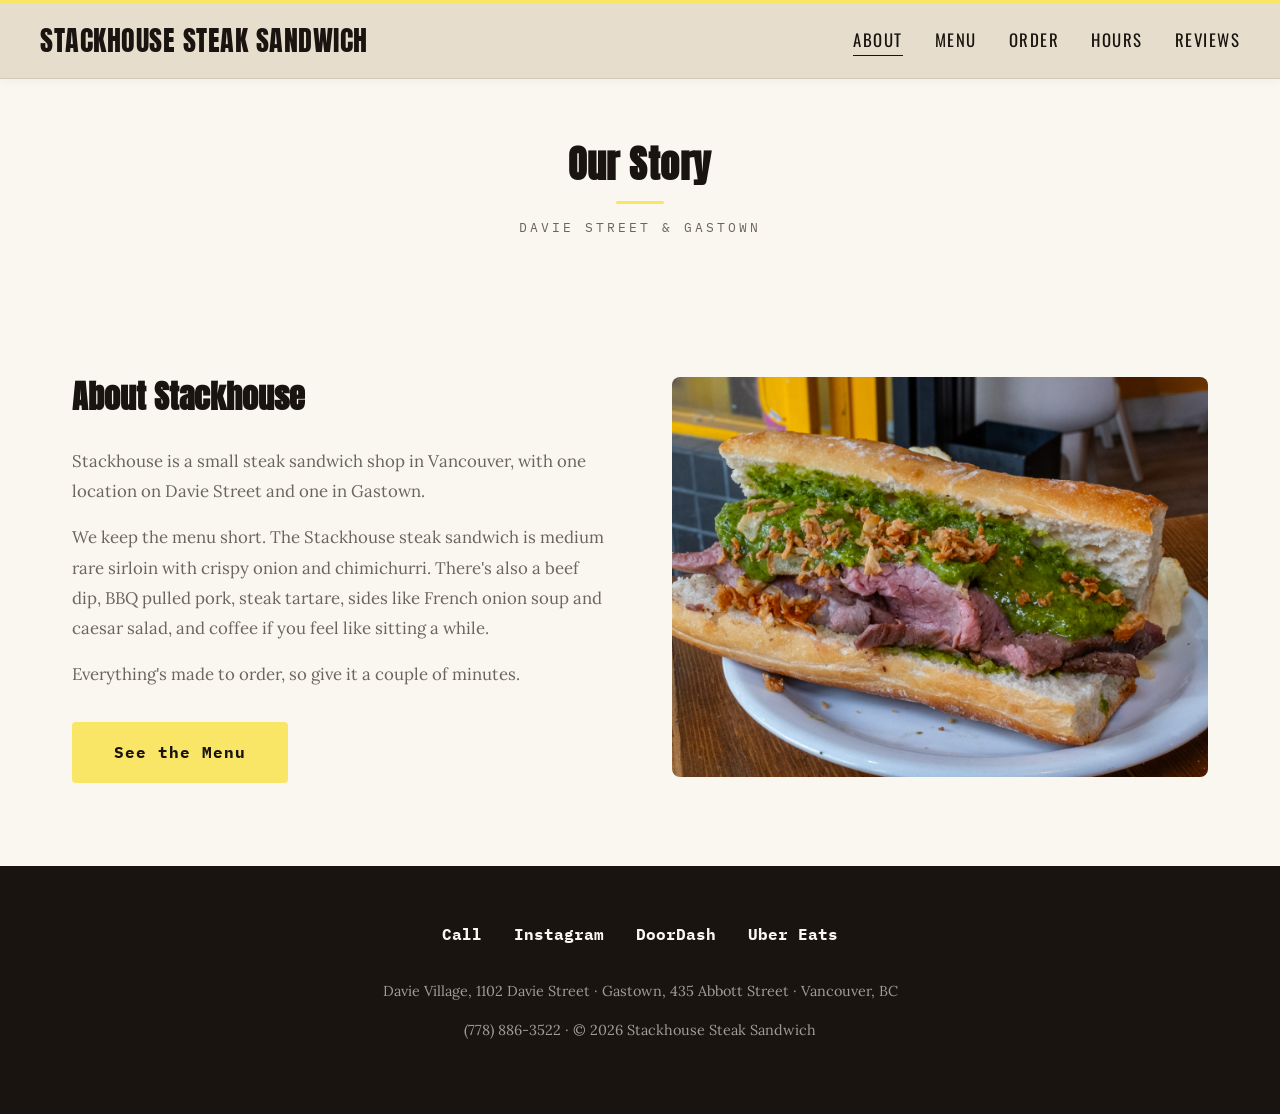
==== about.html @ 2d5b1a75 "antonju" ====
<!DOCTYPE html>
<html lang="en">
<head>
    <meta charset="UTF-8">
    <meta name="viewport" content="width=device-width, initial-scale=1.0">
    <title>About | Stackhouse Steak Sandwich</title>
    <meta name="description" content="The story behind Stackhouse Steak Sandwich on Davie Street, Vancouver.">
    <link href="https://fonts.googleapis.com/css2?family=Anton&family=Oswald:wght@300;400;500&family=Playfair+Display:wght@700;900&family=IBM+Plex+Mono:wght@400;600&family=Lora:wght@400;500;600&display=swap" rel="stylesheet">
    <link rel="icon" type="image/png" href="favicon.png">
    <link rel="apple-touch-icon" href="apple-touch-icon.png">
    <link rel="stylesheet" href="styles.css">
</head>
<body>
    <header>
        <nav>
            <a href="index.html" class="logo" style="text-decoration:none;color:inherit;">STACKHOUSE STEAK SANDWICH</a>
            <ul class="nav-links">
                <li><a href="about.html" class="active">About</a></li>
                <li><a href="menu.html">Menu</a></li>
                <li><a href="order.html">Order</a></li>
                <li><a href="hours.html">Hours</a></li>
                <li><a href="reviews.html">Reviews</a></li>
            </ul>
            <div class="hamburger" id="hamburger">
                <span></span>
                <span></span>
                <span></span>
            </div>
        </nav>
    </header>

    <div class="mobile-menu" id="mobileMenu">
        <a href="about.html">About</a>
        <a href="menu.html">Menu</a>
        <a href="order.html">Order</a>
        <a href="hours.html">Hours</a>
        <a href="reviews.html">Reviews</a>
    </div>

    <script>
        const hamburger = document.getElementById('hamburger');
        const mobileMenu = document.getElementById('mobileMenu');
        hamburger.addEventListener('click', function(e) {
            e.stopPropagation();
            hamburger.classList.toggle('active');
            mobileMenu.classList.toggle('active');
        });
        document.addEventListener('click', function(event) {
            if (!event.target.closest('header') && !event.target.closest('.mobile-menu')) {
                hamburger.classList.remove('active');
                mobileMenu.classList.remove('active');
            }
        });
    </script>

    <div class="page-header">
        <h1>Our Story</h1>
        <p>Davie Street & Gastown</p>
    </div>
    <section class="about page-body">
        <div class="about-text">
            <h2>About Stackhouse</h2>
            <p>Stackhouse is a small steak sandwich shop in Vancouver, with one location on Davie Street and one in Gastown.</p>
            <p>We keep the menu short. The Stackhouse steak sandwich is medium rare sirloin with crispy onion and chimichurri. There's also a beef dip, BBQ pulled pork, steak tartare, sides like French onion soup and caesar salad, and coffee if you feel like sitting a while.</p>
            <p>Everything's made to order, so give it a couple of minutes.</p>
            <a href="menu.html" class="cta-button" style="margin-top: 1rem;">See the Menu</a>
        </div>
        <div class="about-image" style="background: none; display: flex; align-items: center; justify-content: center; border-radius: 8px; overflow: hidden;">
            <img src="sandwich.jpg?v=1" alt="Stackhouse Steak Sandwich" style="width: 100%; height: 100%; object-fit: cover;">
        </div>
    </section>

    <footer>
        <div class="social-links">
            <a href="tel:+17788863522">Call</a>
            <a href="https://www.instagram.com/stackhouse_steaksandwich/" target="_blank">Instagram</a>
            <a href="https://www.doordash.com/store/stackhouse-steak-sandwich-vancouver-33182629/56385746/?event_type=autocomplete&pickup=false" target="_blank">DoorDash</a>
            <a href="https://www.ubereats.com/ca/store/stackhouse-steaksandwich/ecouAs_ZU3mbk9xz7SRgxw?diningMode=DELIVERY&surfaceName=" target="_blank">Uber Eats</a>
        </div>
        <div class="footer-text">
            Davie Village, 1102 Davie Street  &middot;  Gastown, 435 Abbott Street  &middot;  Vancouver, BC
        </div>
        <div class="footer-text">
            (778) 886-3522  &middot;  &copy; 2026 Stackhouse Steak Sandwich
        </div>
    </footer>
</body>
</html>
---- styles.css ----
* {
            margin: 0;
            padding: 0;
            box-sizing: border-box;
        }

        :root {
            --primary-dark: #1a1410;
            --primary-accent: #c4623d;
            --cream: #faf7f3;
            --brand: #fae666;
            --bg: #faf7f1;
            --beige: #e6ddcd;
            --gold: #d9a441;
            --warm-gray: #6b655c;
            --light-gray: #e6ddcd;
        }

        html {
            scroll-behavior: smooth;
        }

        body {
            font-family: 'Lora', serif;
            color: var(--primary-dark);
            background: var(--bg);
            line-height: 1.6;
            overflow-x: hidden;
        }

        /* Header & Navigation */
        header {
            background: var(--beige);
            color: var(--primary-dark);
            padding: 0.9rem 2rem;
            position: sticky;
            top: 0;
            z-index: 1000;
            border-top: 4px solid var(--brand);
            border-bottom: 1px solid rgba(26, 20, 16, 0.1);
            box-shadow: 0 1px 12px rgba(26, 20, 16, 0.05);
        }

        nav {
            max-width: 1200px;
            margin: 0 auto;
            display: flex;
            justify-content: space-between;
            align-items: center;
        }

        .logo {
            font-family: 'Anton', sans-serif;
            font-size: 1.75rem;
            font-weight: 400;
            letter-spacing: 0.5px;
            text-transform: uppercase;
        }

        .nav-links {
            display: flex;
            gap: 2rem;
            list-style: none;
        }

        .nav-links a {
            color: var(--primary-dark);
            text-decoration: none;
            font-family: 'Oswald', sans-serif;
            font-weight: 400;
            font-size: 1.05rem;
            letter-spacing: 1.5px;
            text-transform: uppercase;
            padding-bottom: 3px;
            border-bottom: 1px solid transparent;
            transition: color 0.3s ease, border-color 0.3s ease;
        }

        .nav-links a:hover {
            color: rgba(26, 20, 16, 0.55);
        }

        /* Hamburger Menu */
        .hamburger {
            display: none;
            flex-direction: column;
            cursor: pointer;
            gap: 6px;
        }

        .hamburger span {
            width: 25px;
            height: 3px;
            background: var(--primary-dark);
            border-radius: 2px;
            transition: opacity 0.2s ease;
        }

        .hamburger.active span:nth-child(1) {
            /* Keep lines visible */
        }

        .hamburger.active span:nth-child(2) {
            /* Keep lines visible */
        }

        .hamburger.active span:nth-child(3) {
            /* Keep lines visible */
        }

        /* Mobile Menu */
        .mobile-menu {
            display: none;
            position: fixed;
            top: 60px;
            left: 0;
            right: 0;
            background: var(--beige);
            flex-direction: column;
            padding: 2rem;
            gap: 1.5rem;
            z-index: 999;
            box-shadow: 0 8px 20px rgba(26, 20, 16, 0.12);
            border-bottom: 1px solid rgba(26, 20, 16, 0.1);
        }

        .mobile-menu.active {
            display: flex;
        }

        .mobile-menu a {
            color: var(--primary-dark);
            text-decoration: none;
            font-family: 'Oswald', sans-serif;
            font-weight: 400;
            font-size: 1.15rem;
            letter-spacing: 1.5px;
            text-transform: uppercase;
            padding: 0.5rem 0;
            border-bottom: 1px solid rgba(26, 20, 16, 0.08);
        }

        .mobile-menu a:last-child {
            border-bottom: none;
        }

        /* Hero Section */
        .hero {
            background: linear-gradient(135deg, var(--primary-dark) 0%, #2a1f16 100%);
            color: var(--cream);
            padding: 6rem 2rem;
            text-align: center;
            position: relative;
            overflow: hidden;
            min-height: 100vh;
            display: flex;
            align-items: center;
            justify-content: center;
        }

        .hero::before {
            content: '';
            position: absolute;
            top: -50%;
            right: -20%;
            width: 500px;
            height: 500px;
            background: radial-gradient(circle, var(--primary-accent) 0%, transparent 70%);
            opacity: 0.1;
            animation: float 15s ease-in-out infinite;
        }

        @keyframes float {
            0%, 100% { transform: translateY(0px); }
            50% { transform: translateY(-30px); }
        }

        @keyframes fadeInUp {
            from {
                opacity: 0;
                transform: translateY(30px);
            }
            to {
                opacity: 1;
                transform: translateY(0);
            }
        }

        @keyframes fadeInDown {
            from {
                opacity: 0;
                transform: translateY(-30px);
            }
            to {
                opacity: 1;
                transform: translateY(0);
            }
        }

        @keyframes fadeIn {
            from {
                opacity: 0;
            }
            to {
                opacity: 1;
            }
        }

        @keyframes bounce {
            0%, 100% { transform: translateY(0); }
            50% { transform: translateY(-10px); }
        }

        .hero-content {
            position: relative;
            z-index: 1;
            max-width: 800px;
            margin: 0 auto;
            animation: fadeInUp 1s ease 0.2s both;
        }

        @keyframes fadeInUp {
            from {
                opacity: 0;
                transform: translateY(30px);
            }
            to {
                opacity: 1;
                transform: translateY(0);
            }
        }

        h1 {
            font-family: 'Anton', sans-serif;
            font-size: 3.5rem;
            font-weight: 900;
            margin-bottom: 1rem;
            letter-spacing: 0.5px;
            line-height: 1.1;
            color: var(--cream);
        }

        .tagline {
            font-family: 'IBM Plex Mono', monospace;
            font-size: 1rem;
            letter-spacing: 2px;
            color: var(--primary-accent);
            text-transform: uppercase;
            margin-bottom: 1rem;
        }

        .hero-description {
            font-size: 1.2rem;
            margin-bottom: 2rem;
            color: rgba(250, 247, 243, 0.9);
            max-width: 600px;
            margin-left: auto;
            margin-right: auto;
        }

        .cta-button {
            display: inline-block;
            background: var(--brand);
            color: var(--primary-dark);
            padding: 1rem 2.5rem;
            text-decoration: none;
            font-family: 'IBM Plex Mono', monospace;
            font-weight: 700;
            letter-spacing: 1px;
            transition: all 0.3s ease;
            border: 2px solid var(--brand);
            cursor: pointer;
            border-radius: 4px;
        }

        .cta-button:hover {
            background: #f3d93e;
            border-color: #f3d93e;
            transform: translateY(-2px);
            box-shadow: 0 8px 22px rgba(26, 20, 16, 0.15);
        }

        /* About Section */
        .about {
            max-width: 1200px;
            margin: 5rem auto;
            padding: 0 2rem;
            display: grid;
            grid-template-columns: 1fr 1fr;
            gap: 4rem;
            align-items: center;
        }

        .about-text h2 {
            font-family: 'Anton', sans-serif;
            font-size: 2rem;
            margin-bottom: 1.5rem;
            color: var(--primary-dark);
        }

        .about-text p {
            margin-bottom: 1rem;
            font-size: 1.05rem;
            color: var(--warm-gray);
            line-height: 1.8;
        }

        .about-image {
            width: 100%;
            height: 400px;
            background: linear-gradient(135deg, var(--primary-accent) 0%, #d97d5e 100%);
            border-radius: 4px;
            display: flex;
            align-items: center;
            justify-content: center;
            font-size: 4rem;
            color: rgba(255, 255, 255, 0.3);
            position: relative;
            overflow: hidden;
        }

        .about-image::before {
            content: '';
            font-size: 5rem;
            animation: pulse 3s ease-in-out infinite;
        }

        @keyframes pulse {
            0%, 100% { transform: scale(1); }
            50% { transform: scale(1.1); }
        }

        /* Menu Section */
        .menu {
            background: var(--light-gray);
            padding: 4rem 2rem;
            margin: 0;
        }

        .menu-header {
            max-width: 1200px;
            margin: 0 auto 2rem;
            text-align: center;
        }

        .menu-header h2 {
            font-family: 'Anton', sans-serif;
            font-size: 2rem;
            margin-bottom: 1rem;
            color: var(--primary-dark);
        }

        .menu-grid {
            max-width: 1200px;
            margin: 0 auto;
            display: grid;
            grid-template-columns: repeat(auto-fit, minmax(300px, 1fr));
            gap: 1.2rem;
        }

        .menu-category {
            background: white;
            padding: 2rem 1.75rem;
            border-top: 3px solid var(--brand);
            border-radius: 10px;
            box-shadow: 0 10px 30px rgba(26, 20, 16, 0.06);
            transition: transform 0.3s ease, box-shadow 0.3s ease;
        }

        .menu-category:hover {
            transform: translateY(-5px);
            box-shadow: 0 8px 25px rgba(0, 0, 0, 0.1);
        }

        .menu-category h3 {
            font-family: 'Anton', sans-serif;
            font-size: 1.25rem;
            color: var(--primary-dark);
            margin-bottom: 1rem;
            text-transform: uppercase;
            letter-spacing: 1px;
        }

        .menu-item {
            margin-bottom: 1rem;
        }

        .menu-item-name {
            font-weight: 600;
            color: var(--primary-dark);
            font-size: 1.05rem;
        }

        .menu-item-desc {
            font-size: 0.9rem;
            color: var(--warm-gray);
            font-style: italic;
            margin-top: 0.3rem;
        }

        .menu-item-price {
            font-family: 'IBM Plex Mono', monospace;
            font-weight: 700;
            color: var(--primary-dark);
            margin-top: 0.3rem;
            font-size: 0.95rem;
        }

        /* Info Section */
        .info {
            background: var(--light-gray);
            padding: 5rem 2rem;
            margin: 0;
        }

        .info-grid {
            max-width: 1200px;
            margin: 0 auto;
            display: grid;
            grid-template-columns: repeat(auto-fit, minmax(250px, 1fr));
            gap: 2rem;
        }

        .info h2 {
            font-family: 'Anton', sans-serif;
            font-size: 2rem;
            text-align: center;
            margin-bottom: 3.5rem;
            color: var(--primary-dark);
        }

        .info-card {
            background: white;
            padding: 2.5rem 2rem;
            border-radius: 12px;
            border: 1px solid rgba(26, 20, 16, 0.06);
            box-shadow: 0 10px 30px rgba(26, 20, 16, 0.06);
            text-align: center;
            transition: transform 0.3s ease, box-shadow 0.3s ease;
        }

        .info-card:hover {
            transform: translateY(-5px);
            box-shadow: 0 18px 40px rgba(26, 20, 16, 0.1);
        }

        .info-card h3 {
            font-family: 'Anton', sans-serif;
            font-size: 1.15rem;
            color: var(--primary-dark);
            margin-bottom: 1.25rem;
        }

        .info-card p {
            color: var(--warm-gray);
            line-height: 1.8;
        }

        .hours-list {
            text-align: left;
            font-family: 'IBM Plex Mono', monospace;
            font-size: 0.9rem;
            margin-top: 1rem;
        }

        .hours-list div {
            display: flex;
            justify-content: space-between;
            margin-bottom: 0.5rem;
        }

        .day {
            color: var(--primary-dark);
            font-weight: 600;
        }

        .time {
            color: var(--warm-gray);
        }

        /* Reviews Section */
        .reviews {
            background: var(--light-gray);
            color: var(--primary-dark);
            padding: 5rem 2rem;
            margin-top: 0;
        }

        .reviews h2 {
            font-family: 'Anton', sans-serif;
            font-size: 2rem;
            text-align: center;
            margin-bottom: 3rem;
            color: var(--primary-dark);
        }

        .reviews-grid {
            max-width: 1200px;
            margin: 0 auto;
            display: grid;
            grid-template-columns: repeat(auto-fit, minmax(280px, 1fr));
            gap: 2rem;
        }

        .review-card {
            background: white;
            padding: 2.25rem 2rem;
            border-left: 3px solid var(--brand);
            border-radius: 10px;
            box-shadow: 0 10px 30px rgba(26, 20, 16, 0.06);
            transition: transform 0.3s ease, box-shadow 0.3s ease;
        }

        .review-card:hover {
            transform: translateY(-4px);
            box-shadow: 0 18px 40px rgba(26, 20, 16, 0.1);
        }

        .review-stars {
            color: var(--gold);
            margin-bottom: 1rem;
            font-size: 1.1rem;
            letter-spacing: 2px;
        }

        .review-text {
            font-size: 0.95rem;
            line-height: 1.7;
            margin-bottom: 1rem;
        }

        .review-author {
            font-family: 'IBM Plex Mono', monospace;
            font-size: 0.85rem;
            color: var(--warm-gray);
        }

        /* Footer */
        footer {
            background: var(--primary-dark);
            color: var(--cream);
            padding: 3.5rem 2rem;
            text-align: center;
        }

        .social-links {
            display: flex;
            justify-content: center;
            gap: 2rem;
            margin-bottom: 2rem;
        }

        .social-links a {
            color: var(--cream);
            text-decoration: none;
            font-family: 'IBM Plex Mono', monospace;
            font-weight: 700;
            transition: color 0.3s ease;
        }

        .social-links a:hover {
            color: var(--brand);
        }

        .footer-text {
            font-size: 0.9rem;
            color: rgba(250, 247, 243, 0.6);
            margin-bottom: 1rem;
        }

        @media (max-width: 768px) {
            h1 {
                font-size: 2rem;
            }

            .logo {
                font-size: 1.3rem;
                max-width: 120px;
                line-height: 1.2;
            }

            .nav-links {
                display: none;
            }

            .hamburger {
                display: flex;
            }

            .hero {
                padding: 2rem 1rem;
                min-height: 100vh;
                display: flex;
                align-items: center;
                justify-content: center;
            }

            .hero-content {
                max-width: 100%;
                margin-bottom: 100px;
            }

            .tagline {
                font-size: 0.75rem;
                margin-bottom: 0.5rem;
            }

            h1 {
                font-size: 1.8rem;
                margin-bottom: 0.8rem;
                line-height: 1.2;
            }

            .hero-description {
                font-size: 0.95rem;
                margin-bottom: 1.5rem;
                line-height: 1.5;
            }

            .cta-button {
                padding: 0.8rem 1.5rem;
                font-size: 0.9rem;
            }

            .hero-scroll {
                position: fixed !important;
                bottom: 20px !important;
                left: 50% !important;
                transform: translateX(-50%) !important;
                z-index: 100 !important;
            }

            .hero-scroll p {
                font-size: 0.8rem !important;
            }

            .about {
                grid-template-columns: 1fr;
                gap: 2rem;
                padding: 2rem 1rem;
            }

            .about-text h2 {
                font-size: 1.8rem;
            }

            .about-image {
                height: 300px;
            }

            .menu {
                padding: 3rem 1rem;
            }

            .menu-header h2 {
                font-size: 1.8rem;
            }

            .menu-grid {
                grid-template-columns: 1fr;
                gap: 1rem;
                padding: 0 1rem;
            }

            .menu-category {
                padding: 1.5rem;
            }

            .menu-category h3 {
                font-size: 1.2rem;
            }

            .info {
                padding: 2rem 1rem;
            }

            .info h2 {
                font-size: 1.8rem;
            }

            .info-grid {
                grid-template-columns: 1fr;
                gap: 1rem;
            }

            .info-card {
                padding: 1.5rem;
            }

            .reviews {
                padding: 3rem 1rem;
            }

            .reviews h2 {
                font-size: 1.8rem;
            }

            .reviews-grid {
                grid-template-columns: 1fr;
                gap: 1rem;
            }

            .review-card {
                padding: 1.5rem;
            }

            .order {
                padding: 3rem 1rem !important;
            }

            header {
                padding: 0.85rem 1rem;
            }

            .logo {
                font-size: 1.2rem;
            }
        }

        @media (max-width: 480px) {
            h1 {
                font-size: 1.5rem;
            }

            .logo {
                font-size: 0.9rem;
                max-width: 100px;
                line-height: 1.1;
            }

            .tagline {
                font-size: 0.65rem;
            }

            .hero-description {
                font-size: 0.9rem;
            }

            .cta-button {
                padding: 0.7rem 1.2rem;
                font-size: 0.85rem;
                width: 100%;
            }

            .hero-scroll {
                bottom: 15px !important;
            }

            .hero-scroll p {
                font-size: 0.75rem !important;
            }

            .about {
                padding: 1.5rem 1rem;
            }

            .about-text h2 {
                font-size: 1.5rem;
            }

            .about-text p {
                font-size: 0.95rem;
            }

            .menu-category h3 {
                font-size: 1rem;
            }

            .menu-item-name {
                font-size: 1rem;
            }

            .menu-item-desc {
                font-size: 0.85rem;
            }

            .menu-item-price {
                font-size: 0.9rem;
            }

            .info h2 {
                font-size: 1.5rem;
            }

            .info-card h3 {
                font-size: 1rem;
            }

            .info-card p {
                font-size: 0.9rem;
            }

            .reviews h2 {
                font-size: 1.5rem;
            }

            .review-text {
                font-size: 0.9rem;
            }

            .review-author {
                font-size: 0.8rem;
            }
        }

        /* ===== Multi-page additions ===== */
        .nav-links a.active {
            color: var(--primary-dark);
            border-bottom-color: var(--primary-dark);
        }

        .page-header {
            background: var(--bg);
            color: var(--primary-dark);
            padding: 4rem 2rem 3rem;
            text-align: center;
        }

        .page-header h1 {
            font-family: 'Anton', sans-serif;
            font-size: 2.4rem;
            font-weight: 900;
            letter-spacing: 0.5px;
            color: var(--primary-dark);
            margin-bottom: 1rem;
        }

        .page-header p {
            font-family: 'IBM Plex Mono', monospace;
            font-size: 0.8rem;
            letter-spacing: 3px;
            text-transform: uppercase;
            color: var(--warm-gray);
            display: inline-block;
            position: relative;
            padding-top: 1.1rem;
        }

        .page-header p::before {
            content: '';
            position: absolute;
            top: 0;
            left: 50%;
            transform: translateX(-50%);
            width: 48px;
            height: 3px;
            background: var(--brand);
            border-radius: 2px;
        }

        .page-body {
            min-height: 50vh;
        }

        /* remove the big top/bottom margins meant for single-page flow */
        .about { margin: 4rem auto; }
        .info { margin: 4rem auto; }
        .menu { margin: 0 0 2rem; }
        .reviews { margin-top: 0; }

        @media (max-width: 768px) {
            .page-header h1 { font-size: 2rem; }
            .page-header { padding: 3rem 1rem 2rem; }
        }
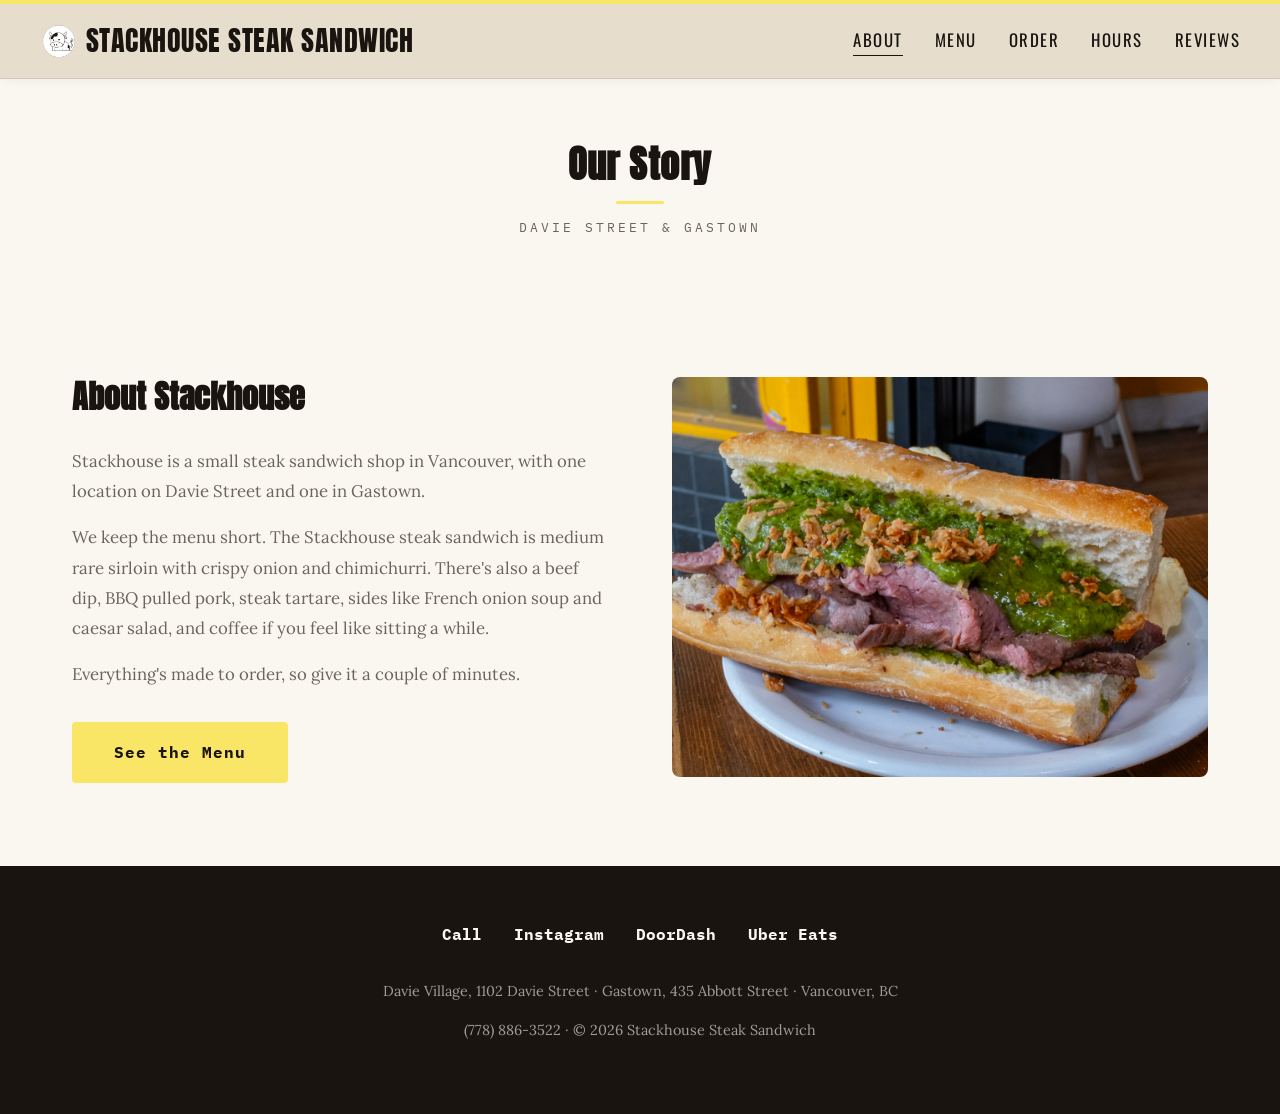
==== commit 072dd482: "cow" ====
--- a/about.html
+++ b/about.html
@@ -13,7 +13,7 @@
 <body>
     <header>
         <nav>
-            <a href="index.html" class="logo" style="text-decoration:none;color:inherit;">STACKHOUSE STEAK SANDWICH</a>
+            <a href="index.html" class="logo" style="text-decoration:none;color:inherit;display:flex;align-items:center;gap:0.6rem;"><img src="favicon.png" alt="Stackhouse" style="height:36px;width:36px;border-radius:50%;object-fit:cover;">STACKHOUSE STEAK SANDWICH</a>
             <ul class="nav-links">
                 <li><a href="about.html" class="active">About</a></li>
                 <li><a href="menu.html">Menu</a></li>
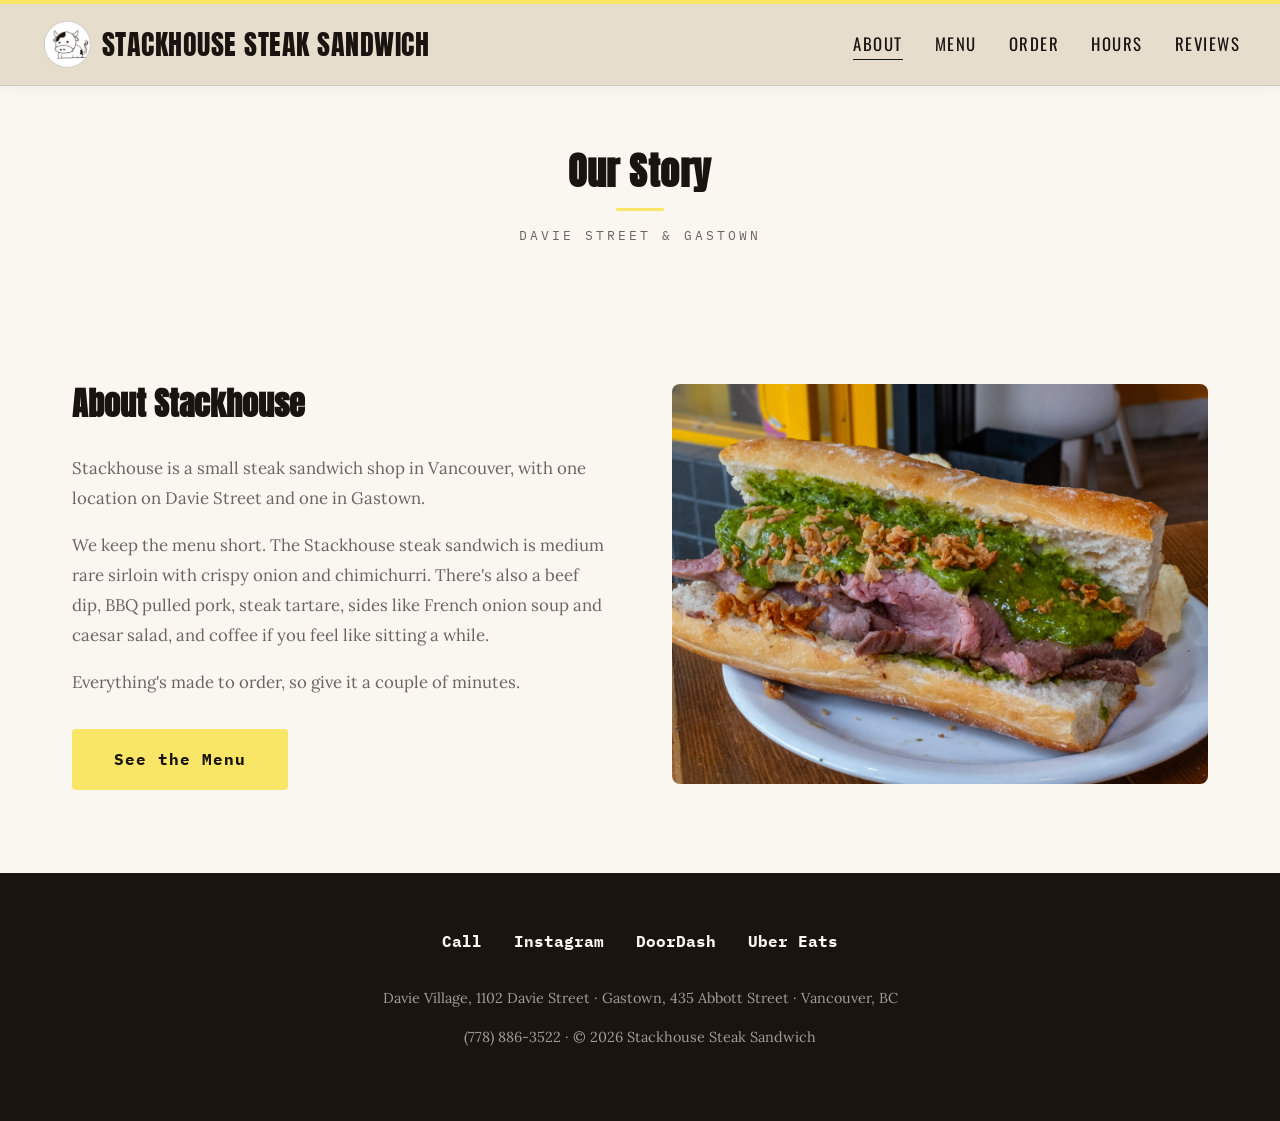
==== commit 32825458: "coo" ====
--- a/about.html
+++ b/about.html
@@ -13,7 +13,7 @@
 <body>
     <header>
         <nav>
-            <a href="index.html" class="logo" style="text-decoration:none;color:inherit;display:flex;align-items:center;gap:0.6rem;"><img src="favicon.png" alt="Stackhouse" style="height:36px;width:36px;border-radius:50%;object-fit:cover;">STACKHOUSE STEAK SANDWICH</a>
+            <a href="index.html" class="logo" style="text-decoration:none;color:inherit;display:flex;align-items:center;gap:0.6rem;"><img src="favicon.png" alt="Stackhouse" style="height:52px;width:52px;border-radius:50%;object-fit:cover;">STACKHOUSE STEAK SANDWICH</a>
             <ul class="nav-links">
                 <li><a href="about.html" class="active">About</a></li>
                 <li><a href="menu.html">Menu</a></li>
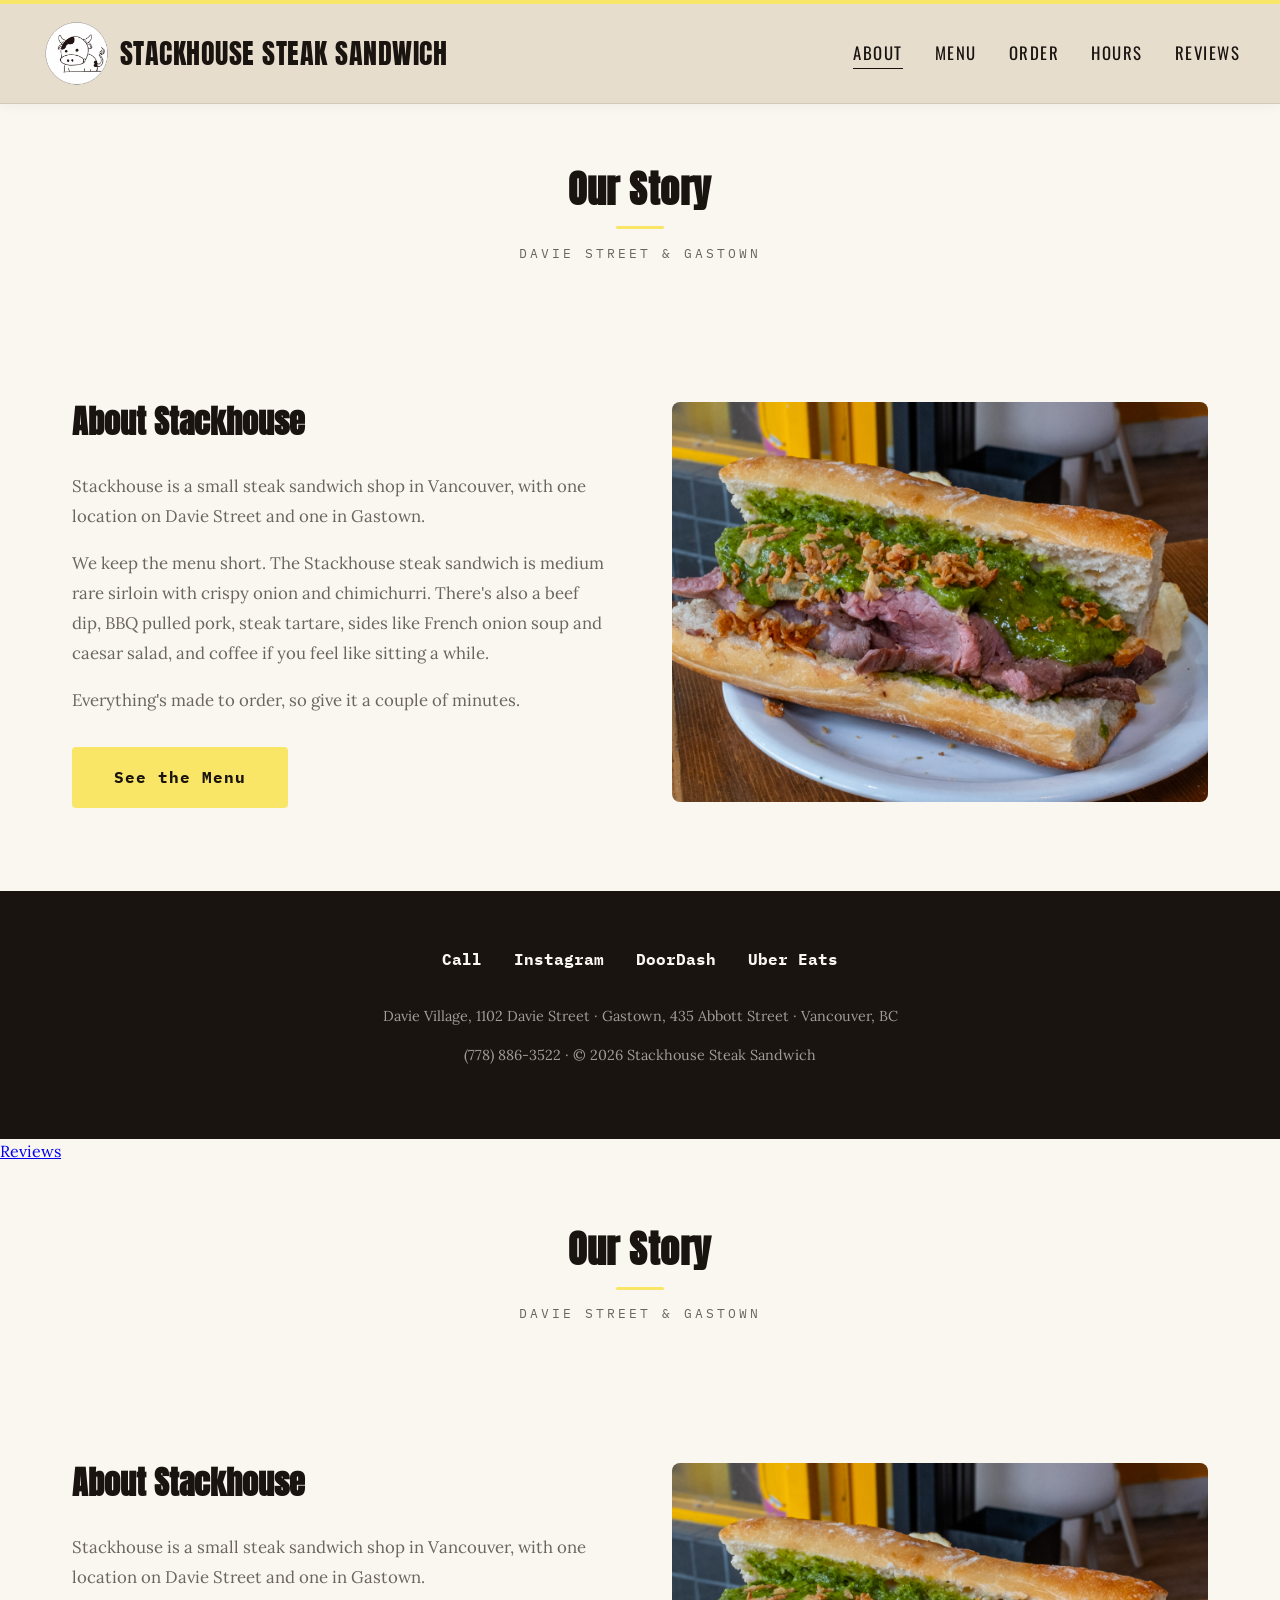
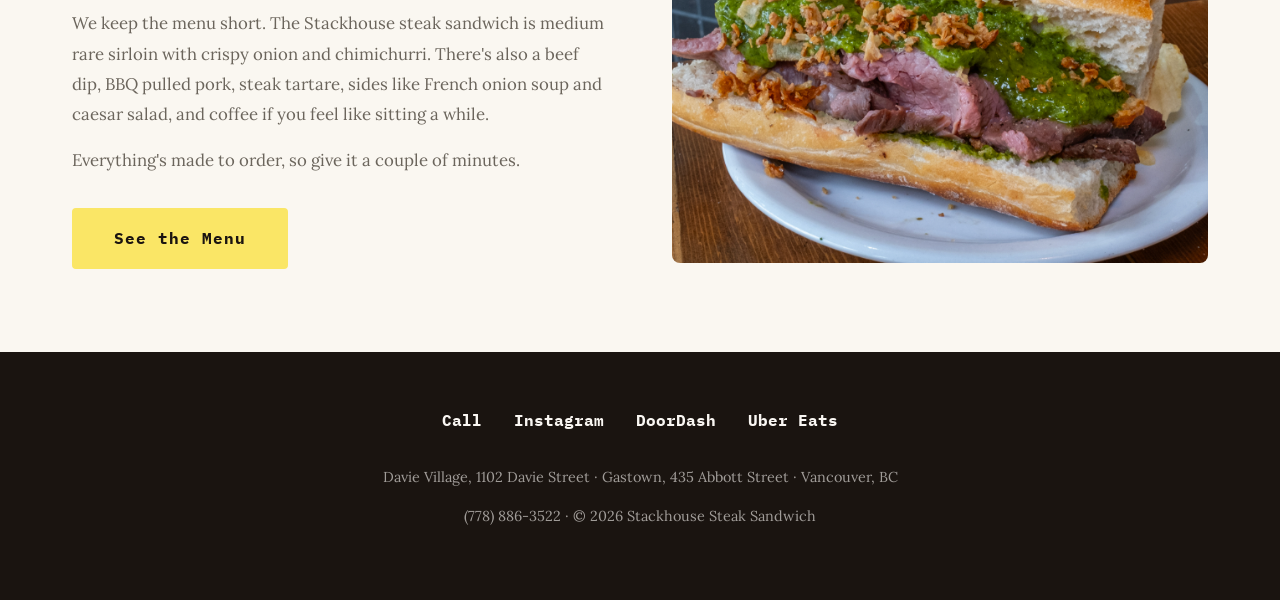
==== commit 29fb2f38: "Update about.html" ====
--- a/about.html
+++ b/about.html
@@ -13,7 +13,7 @@
 <body>
     <header>
         <nav>
-            <a href="index.html" class="logo" style="text-decoration:none;color:inherit;display:flex;align-items:center;gap:0.6rem;"><img src="favicon.png" alt="Stackhouse" style="height:52px;width:52px;border-radius:50%;object-fit:cover;">STACKHOUSE STEAK SANDWICH</a>
+            <a href="index.html" class="logo" style="text-decoration:none;color:inherit;display:flex;align-items:center;gap:0.6rem;"><img src="favicon.png" alt="Stackhouse" style="height:70px;width:70px;object-fit:cover;">STACKHOUSE STEAK SANDWICH</a>
             <ul class="nav-links">
                 <li><a href="about.html" class="active">About</a></li>
                 <li><a href="menu.html">Menu</a></li>
@@ -85,4 +85,55 @@
         </div>
     </footer>
 </body>
-</html>+</html>        <a href="reviews.html">Reviews</a>
+    </div>
+
+    <script>
+        const hamburger = document.getElementById('hamburger');
+        const mobileMenu = document.getElementById('mobileMenu');
+        hamburger.addEventListener('click', function(e) {
+            e.stopPropagation();
+            hamburger.classList.toggle('active');
+            mobileMenu.classList.toggle('active');
+        });
+        document.addEventListener('click', function(event) {
+            if (!event.target.closest('header') && !event.target.closest('.mobile-menu')) {
+                hamburger.classList.remove('active');
+                mobileMenu.classList.remove('active');
+            }
+        });
+    </script>
+
+    <div class="page-header">
+        <h1>Our Story</h1>
+        <p>Davie Street & Gastown</p>
+    </div>
+    <section class="about page-body">
+        <div class="about-text">
+            <h2>About Stackhouse</h2>
+            <p>Stackhouse is a small steak sandwich shop in Vancouver, with one location on Davie Street and one in Gastown.</p>
+            <p>We keep the menu short. The Stackhouse steak sandwich is medium rare sirloin with crispy onion and chimichurri. There's also a beef dip, BBQ pulled pork, steak tartare, sides like French onion soup and caesar salad, and coffee if you feel like sitting a while.</p>
+            <p>Everything's made to order, so give it a couple of minutes.</p>
+            <a href="menu.html" class="cta-button" style="margin-top: 1rem;">See the Menu</a>
+        </div>
+        <div class="about-image" style="background: none; display: flex; align-items: center; justify-content: center; border-radius: 8px; overflow: hidden;">
+            <img src="sandwich.jpg?v=1" alt="Stackhouse Steak Sandwich" style="width: 100%; height: 100%; object-fit: cover;">
+        </div>
+    </section>
+
+    <footer>
+        <div class="social-links">
+            <a href="tel:+17788863522">Call</a>
+            <a href="https://www.instagram.com/stackhouse_steaksandwich/" target="_blank">Instagram</a>
+            <a href="https://www.doordash.com/store/stackhouse-steak-sandwich-vancouver-33182629/56385746/?event_type=autocomplete&pickup=false" target="_blank">DoorDash</a>
+            <a href="https://www.ubereats.com/ca/store/stackhouse-steaksandwich/ecouAs_ZU3mbk9xz7SRgxw?diningMode=DELIVERY&surfaceName=" target="_blank">Uber Eats</a>
+        </div>
+        <div class="footer-text">
+            Davie Village, 1102 Davie Street  &middot;  Gastown, 435 Abbott Street  &middot;  Vancouver, BC
+        </div>
+        <div class="footer-text">
+            (778) 886-3522  &middot;  &copy; 2026 Stackhouse Steak Sandwich
+        </div>
+    </footer>
+</body>
+</html>
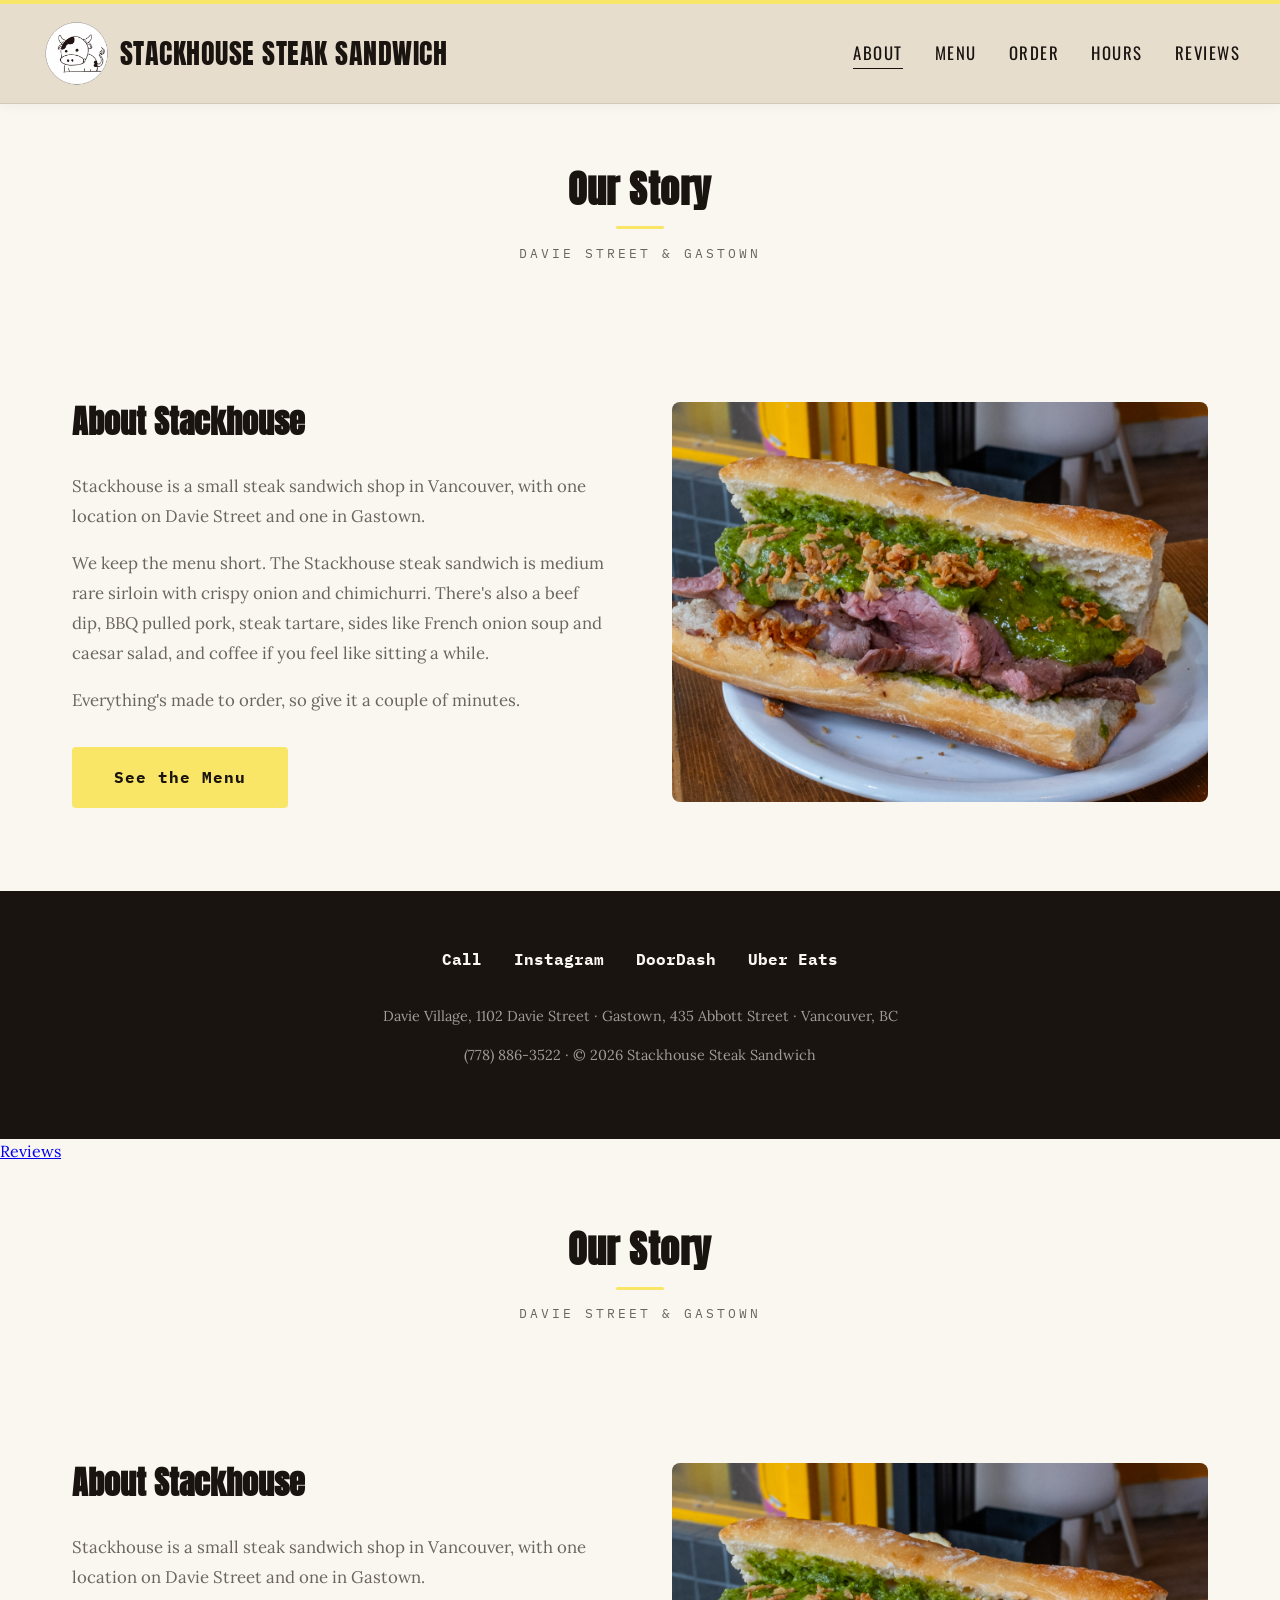
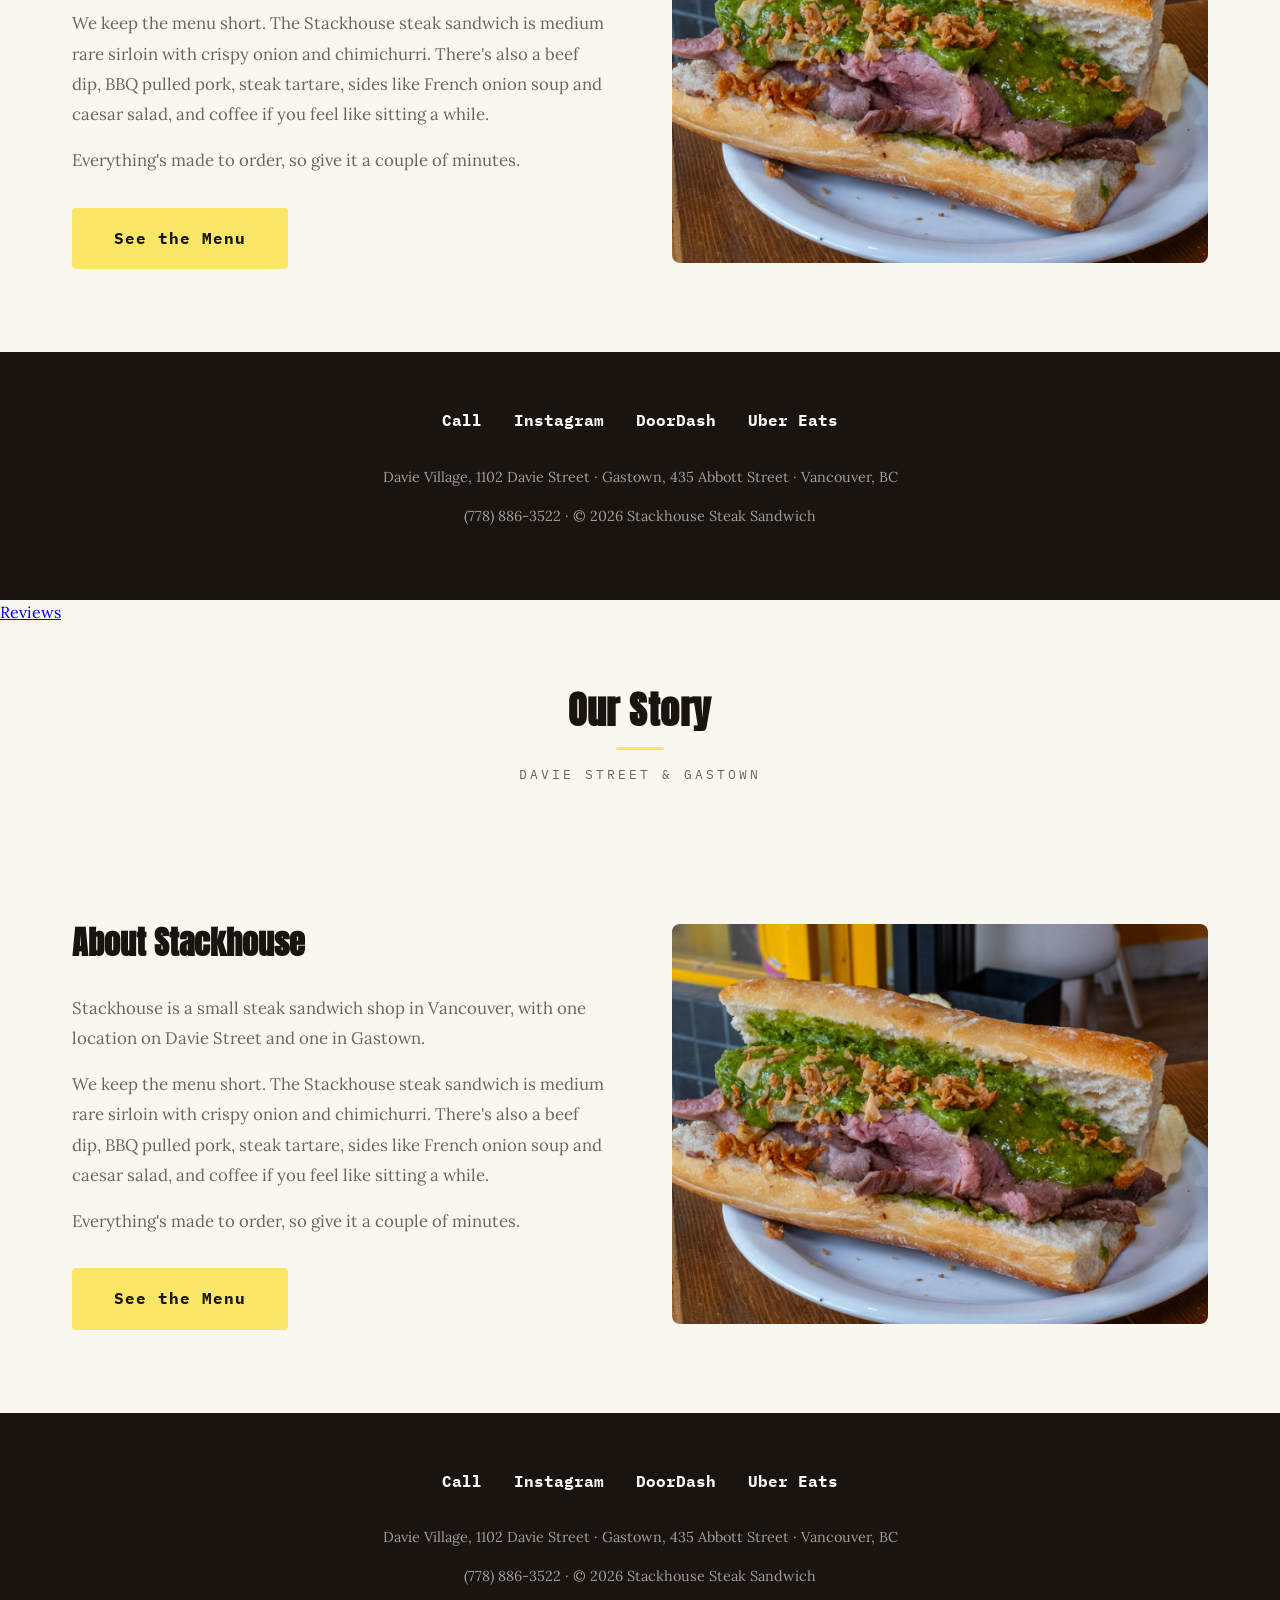
==== commit 11e2e9a6: "Update about.html" ====
--- a/about.html
+++ b/about.html
@@ -136,4 +136,55 @@
         </div>
     </footer>
 </body>
+</html>        <a href="reviews.html">Reviews</a>
+    </div>
+
+    <script>
+        const hamburger = document.getElementById('hamburger');
+        const mobileMenu = document.getElementById('mobileMenu');
+        hamburger.addEventListener('click', function(e) {
+            e.stopPropagation();
+            hamburger.classList.toggle('active');
+            mobileMenu.classList.toggle('active');
+        });
+        document.addEventListener('click', function(event) {
+            if (!event.target.closest('header') && !event.target.closest('.mobile-menu')) {
+                hamburger.classList.remove('active');
+                mobileMenu.classList.remove('active');
+            }
+        });
+    </script>
+
+    <div class="page-header">
+        <h1>Our Story</h1>
+        <p>Davie Street & Gastown</p>
+    </div>
+    <section class="about page-body">
+        <div class="about-text">
+            <h2>About Stackhouse</h2>
+            <p>Stackhouse is a small steak sandwich shop in Vancouver, with one location on Davie Street and one in Gastown.</p>
+            <p>We keep the menu short. The Stackhouse steak sandwich is medium rare sirloin with crispy onion and chimichurri. There's also a beef dip, BBQ pulled pork, steak tartare, sides like French onion soup and caesar salad, and coffee if you feel like sitting a while.</p>
+            <p>Everything's made to order, so give it a couple of minutes.</p>
+            <a href="menu.html" class="cta-button" style="margin-top: 1rem;">See the Menu</a>
+        </div>
+        <div class="about-image" style="background: none; display: flex; align-items: center; justify-content: center; border-radius: 8px; overflow: hidden;">
+            <img src="sandwich.jpg?v=1" alt="Stackhouse Steak Sandwich" style="width: 100%; height: 100%; object-fit: cover;">
+        </div>
+    </section>
+
+    <footer>
+        <div class="social-links">
+            <a href="tel:+17788863522">Call</a>
+            <a href="https://www.instagram.com/stackhouse_steaksandwich/" target="_blank">Instagram</a>
+            <a href="https://www.doordash.com/store/stackhouse-steak-sandwich-vancouver-33182629/56385746/?event_type=autocomplete&pickup=false" target="_blank">DoorDash</a>
+            <a href="https://www.ubereats.com/ca/store/stackhouse-steaksandwich/ecouAs_ZU3mbk9xz7SRgxw?diningMode=DELIVERY&surfaceName=" target="_blank">Uber Eats</a>
+        </div>
+        <div class="footer-text">
+            Davie Village, 1102 Davie Street  &middot;  Gastown, 435 Abbott Street  &middot;  Vancouver, BC
+        </div>
+        <div class="footer-text">
+            (778) 886-3522  &middot;  &copy; 2026 Stackhouse Steak Sandwich
+        </div>
+    </footer>
+</body>
 </html>
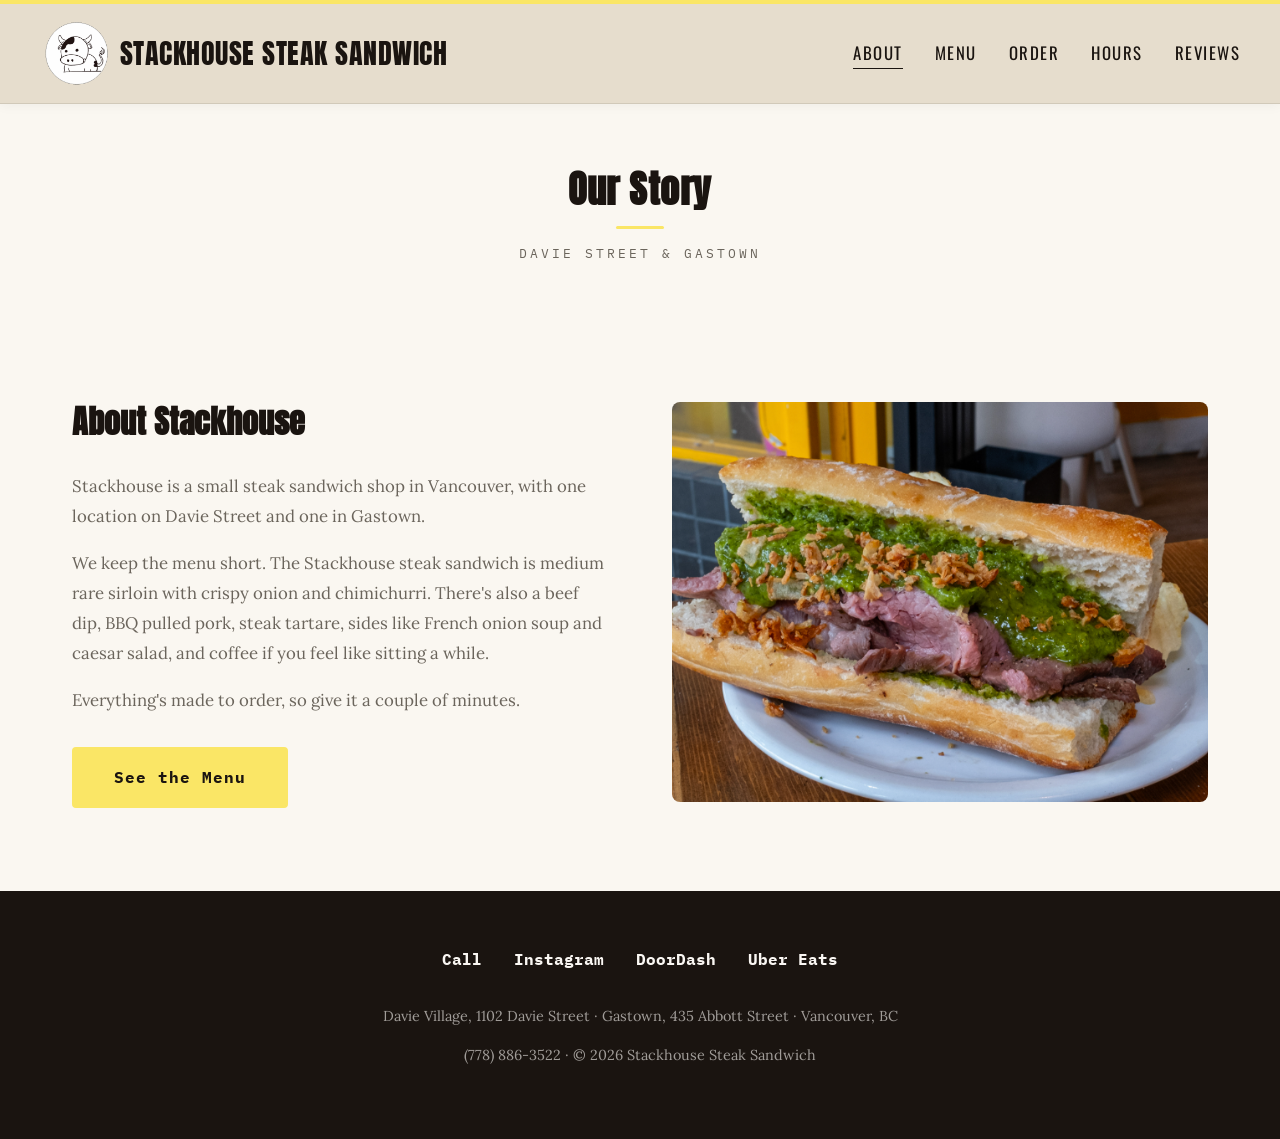
==== commit 38ae97c3: "Update about.html" ====
--- a/about.html
+++ b/about.html
@@ -85,106 +85,4 @@
         </div>
     </footer>
 </body>
-</html>        <a href="reviews.html">Reviews</a>
-    </div>
-
-    <script>
-        const hamburger = document.getElementById('hamburger');
-        const mobileMenu = document.getElementById('mobileMenu');
-        hamburger.addEventListener('click', function(e) {
-            e.stopPropagation();
-            hamburger.classList.toggle('active');
-            mobileMenu.classList.toggle('active');
-        });
-        document.addEventListener('click', function(event) {
-            if (!event.target.closest('header') && !event.target.closest('.mobile-menu')) {
-                hamburger.classList.remove('active');
-                mobileMenu.classList.remove('active');
-            }
-        });
-    </script>
-
-    <div class="page-header">
-        <h1>Our Story</h1>
-        <p>Davie Street & Gastown</p>
-    </div>
-    <section class="about page-body">
-        <div class="about-text">
-            <h2>About Stackhouse</h2>
-            <p>Stackhouse is a small steak sandwich shop in Vancouver, with one location on Davie Street and one in Gastown.</p>
-            <p>We keep the menu short. The Stackhouse steak sandwich is medium rare sirloin with crispy onion and chimichurri. There's also a beef dip, BBQ pulled pork, steak tartare, sides like French onion soup and caesar salad, and coffee if you feel like sitting a while.</p>
-            <p>Everything's made to order, so give it a couple of minutes.</p>
-            <a href="menu.html" class="cta-button" style="margin-top: 1rem;">See the Menu</a>
-        </div>
-        <div class="about-image" style="background: none; display: flex; align-items: center; justify-content: center; border-radius: 8px; overflow: hidden;">
-            <img src="sandwich.jpg?v=1" alt="Stackhouse Steak Sandwich" style="width: 100%; height: 100%; object-fit: cover;">
-        </div>
-    </section>
-
-    <footer>
-        <div class="social-links">
-            <a href="tel:+17788863522">Call</a>
-            <a href="https://www.instagram.com/stackhouse_steaksandwich/" target="_blank">Instagram</a>
-            <a href="https://www.doordash.com/store/stackhouse-steak-sandwich-vancouver-33182629/56385746/?event_type=autocomplete&pickup=false" target="_blank">DoorDash</a>
-            <a href="https://www.ubereats.com/ca/store/stackhouse-steaksandwich/ecouAs_ZU3mbk9xz7SRgxw?diningMode=DELIVERY&surfaceName=" target="_blank">Uber Eats</a>
-        </div>
-        <div class="footer-text">
-            Davie Village, 1102 Davie Street  &middot;  Gastown, 435 Abbott Street  &middot;  Vancouver, BC
-        </div>
-        <div class="footer-text">
-            (778) 886-3522  &middot;  &copy; 2026 Stackhouse Steak Sandwich
-        </div>
-    </footer>
-</body>
-</html>        <a href="reviews.html">Reviews</a>
-    </div>
-
-    <script>
-        const hamburger = document.getElementById('hamburger');
-        const mobileMenu = document.getElementById('mobileMenu');
-        hamburger.addEventListener('click', function(e) {
-            e.stopPropagation();
-            hamburger.classList.toggle('active');
-            mobileMenu.classList.toggle('active');
-        });
-        document.addEventListener('click', function(event) {
-            if (!event.target.closest('header') && !event.target.closest('.mobile-menu')) {
-                hamburger.classList.remove('active');
-                mobileMenu.classList.remove('active');
-            }
-        });
-    </script>
-
-    <div class="page-header">
-        <h1>Our Story</h1>
-        <p>Davie Street & Gastown</p>
-    </div>
-    <section class="about page-body">
-        <div class="about-text">
-            <h2>About Stackhouse</h2>
-            <p>Stackhouse is a small steak sandwich shop in Vancouver, with one location on Davie Street and one in Gastown.</p>
-            <p>We keep the menu short. The Stackhouse steak sandwich is medium rare sirloin with crispy onion and chimichurri. There's also a beef dip, BBQ pulled pork, steak tartare, sides like French onion soup and caesar salad, and coffee if you feel like sitting a while.</p>
-            <p>Everything's made to order, so give it a couple of minutes.</p>
-            <a href="menu.html" class="cta-button" style="margin-top: 1rem;">See the Menu</a>
-        </div>
-        <div class="about-image" style="background: none; display: flex; align-items: center; justify-content: center; border-radius: 8px; overflow: hidden;">
-            <img src="sandwich.jpg?v=1" alt="Stackhouse Steak Sandwich" style="width: 100%; height: 100%; object-fit: cover;">
-        </div>
-    </section>
-
-    <footer>
-        <div class="social-links">
-            <a href="tel:+17788863522">Call</a>
-            <a href="https://www.instagram.com/stackhouse_steaksandwich/" target="_blank">Instagram</a>
-            <a href="https://www.doordash.com/store/stackhouse-steak-sandwich-vancouver-33182629/56385746/?event_type=autocomplete&pickup=false" target="_blank">DoorDash</a>
-            <a href="https://www.ubereats.com/ca/store/stackhouse-steaksandwich/ecouAs_ZU3mbk9xz7SRgxw?diningMode=DELIVERY&surfaceName=" target="_blank">Uber Eats</a>
-        </div>
-        <div class="footer-text">
-            Davie Village, 1102 Davie Street  &middot;  Gastown, 435 Abbott Street  &middot;  Vancouver, BC
-        </div>
-        <div class="footer-text">
-            (778) 886-3522  &middot;  &copy; 2026 Stackhouse Steak Sandwich
-        </div>
-    </footer>
-</body>
 </html>
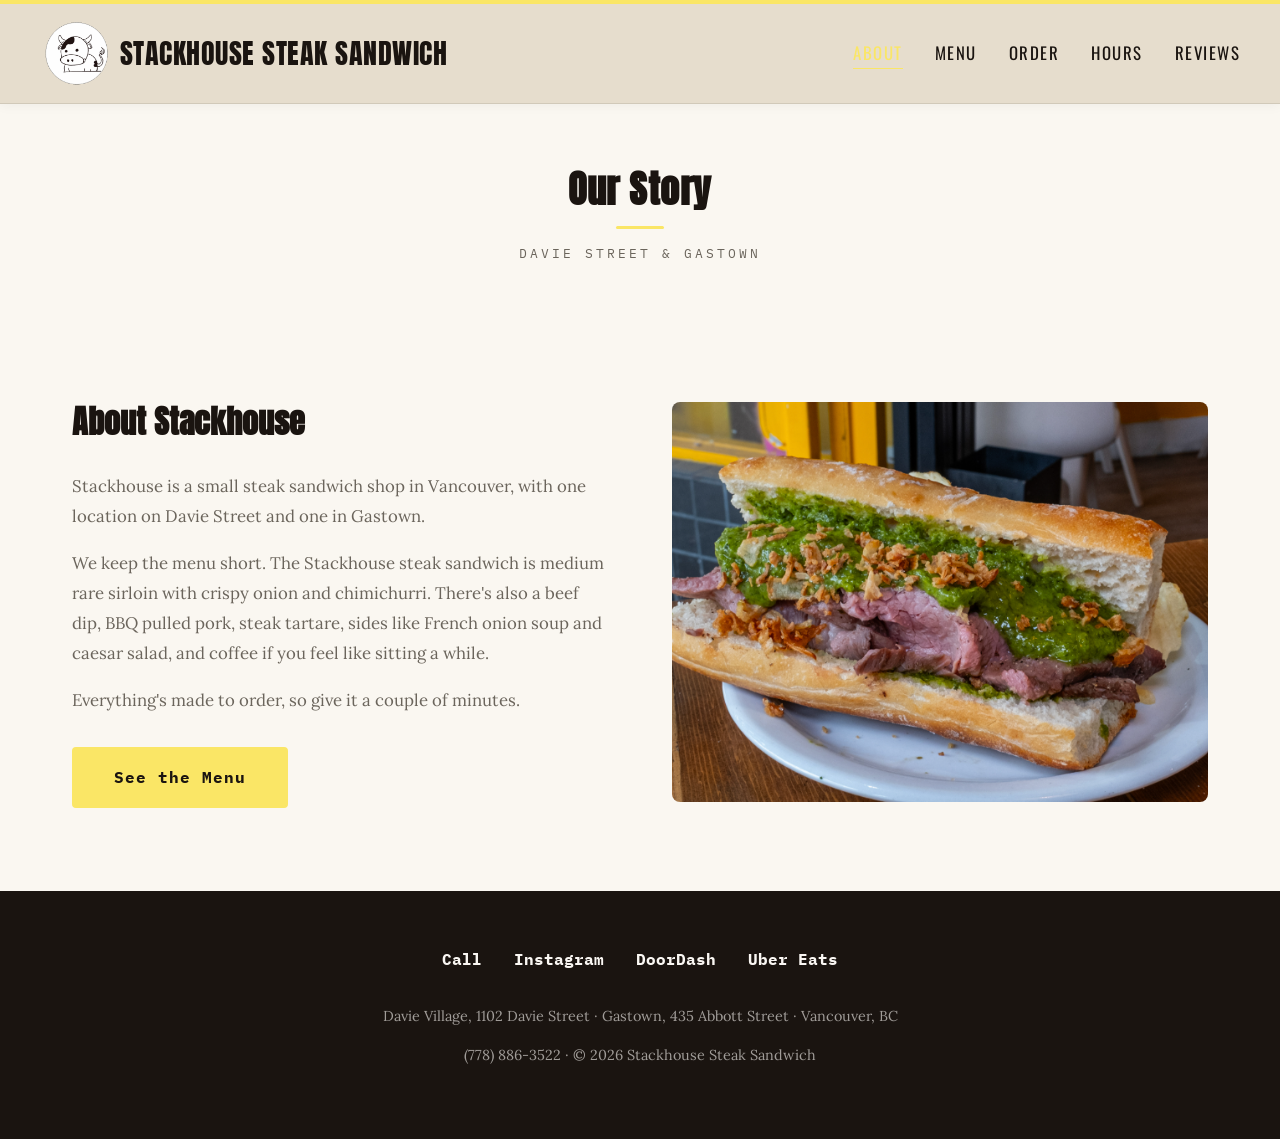
==== commit 04d09c01: "hover" ====
--- a/about.html
+++ b/about.html
@@ -85,4 +85,4 @@
         </div>
     </footer>
 </body>
-</html>
+</html>
--- a/styles.css
+++ b/styles.css
@@ -805,8 +805,8 @@
 
         /* ===== Multi-page additions ===== */
         .nav-links a.active {
-            color: var(--primary-dark);
-            border-bottom-color: var(--primary-dark);
+            color: var(--brand);
+            border-bottom-color: var(--brand);
         }
 
         .page-header {
